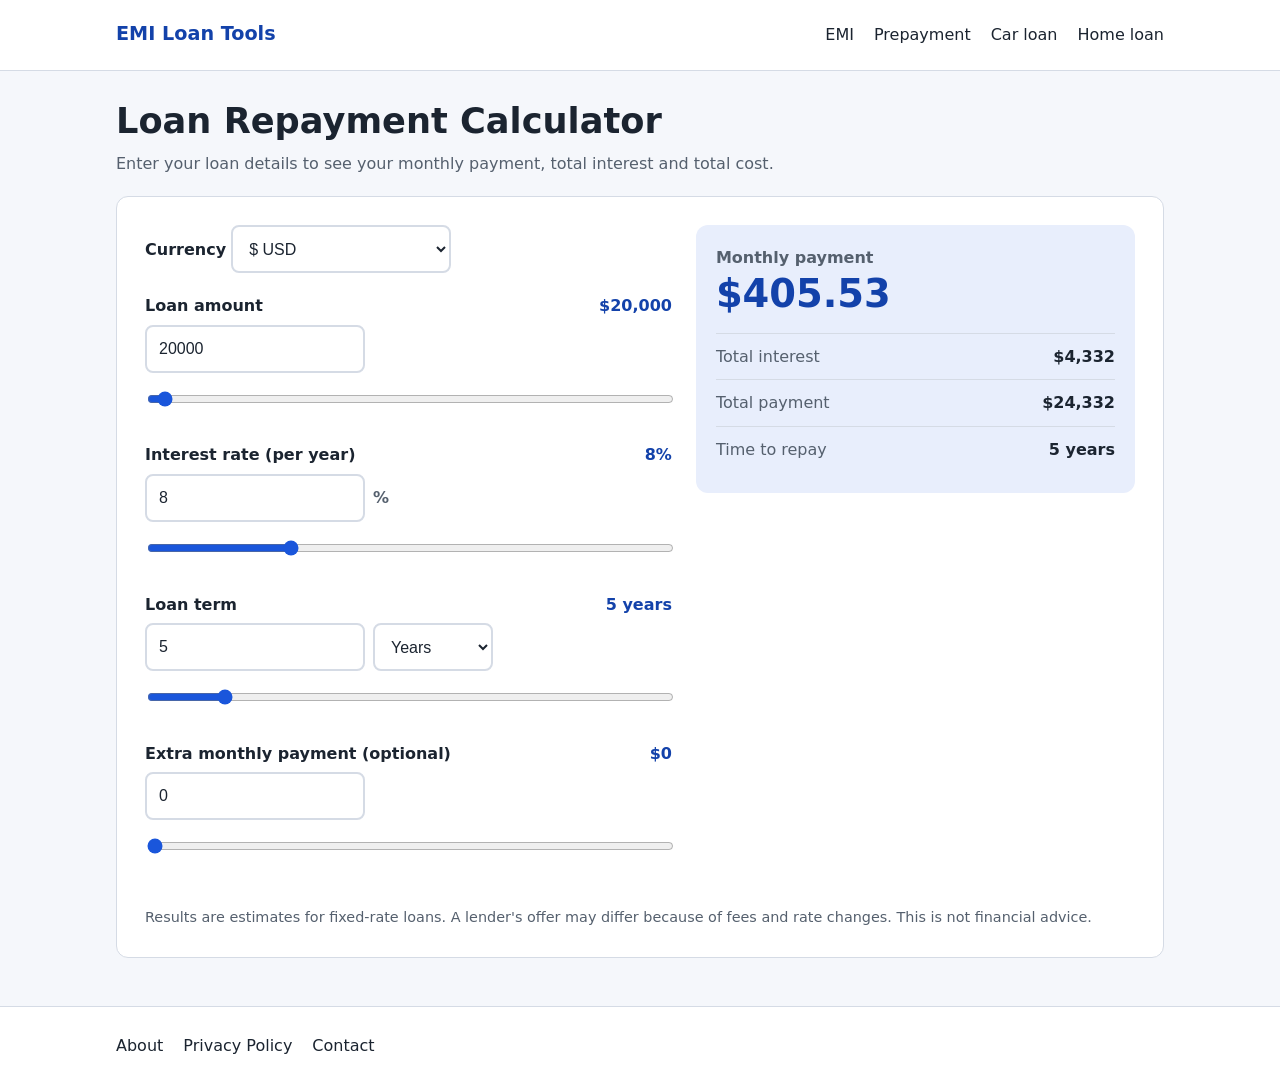
==== index.html @ dacdc713 "Add shared styles, app logic and home page calculator" ====
<!DOCTYPE html>
<html lang="en">
<head>
  <meta charset="utf-8">
  <meta name="viewport" content="width=device-width, initial-scale=1">
  <title>Loan Repayment Calculator</title>
  <meta name="description" content="Work out your monthly loan payment, total interest and total cost.">
  <link rel="stylesheet" href="/assets/css/styles.css">
</head>
<body>
  <a class="skip-link" href="#main">Skip to calculator</a>

  <header class="site-header">
    <div class="container header-inner">
      <a class="brand" href="/">EMI Loan Tools</a>
      <nav aria-label="Main">
        <a href="/emi-calculator/">EMI</a>
        <a href="/loan-prepayment-calculator/">Prepayment</a>
        <a href="/car-loan-calculator/">Car loan</a>
        <a href="/home-loan-calculator/">Home loan</a>
      </nav>
    </div>
  </header>

  <main id="main" class="container">
    <h1>Loan Repayment Calculator</h1>
    <p class="intro">Enter your loan details to see your monthly payment, total interest and total cost.</p>

    <section class="calc" data-loan-type="loan-repayment" aria-label="Loan calculator">
      <div class="calc-grid">

        <div class="calc-inputs">
          <div class="field">
            <label for="currency">Currency</label>
            <select id="currency"></select>
          </div>

          <div class="field">
            <div class="field-head">
              <label for="amount-input">Loan amount</label>
              <span class="field-value" id="amount-display"></span>
            </div>
            <div class="input-row"><input type="number" id="amount-input" inputmode="decimal"></div>
            <input type="range" id="amount-slider" aria-label="Loan amount slider">
          </div>

          <div class="field">
            <div class="field-head">
              <label for="rate-input">Interest rate (per year)</label>
              <span class="field-value" id="rate-display"></span>
            </div>
            <div class="input-row"><input type="number" id="rate-input" inputmode="decimal"><span class="suffix">%</span></div>
            <input type="range" id="rate-slider" aria-label="Interest rate slider">
          </div>

          <div class="field">
            <div class="field-head">
              <label for="term-input">Loan term</label>
              <span class="field-value" id="term-display"></span>
            </div>
            <div class="input-row">
              <input type="number" id="term-input" inputmode="decimal">
              <select id="term-unit" aria-label="Term unit">
                <option value="years">Years</option>
                <option value="months">Months</option>
              </select>
            </div>
            <input type="range" id="term-slider" aria-label="Loan term slider">
          </div>

          <div class="field">
            <div class="field-head">
              <label for="extra-input">Extra monthly payment (optional)</label>
              <span class="field-value" id="extra-display"></span>
            </div>
            <div class="input-row"><input type="number" id="extra-input" inputmode="decimal"></div>
            <input type="range" id="extra-slider" aria-label="Extra monthly payment slider">
          </div>
        </div>

        <div class="calc-results" aria-live="polite">
          <p class="result-label">Monthly payment</p>
          <p class="result-main" id="res-payment">-</p>
          <dl class="result-list">
            <div><dt>Total interest</dt><dd id="res-interest">-</dd></div>
            <div><dt>Total payment</dt><dd id="res-total">-</dd></div>
            <div><dt>Time to repay</dt><dd id="res-length">-</dd></div>
          </dl>
          <p class="result-saving" id="res-saving" hidden></p>
        </div>

      </div>
      <p class="note">Results are estimates for fixed-rate loans. A lender's offer may differ because of fees and rate changes. This is not financial advice.</p>
    </section>
  </main>

  <footer class="site-footer">
    <div class="container">
      <nav aria-label="Footer">
        <a href="/about/">About</a>
        <a href="/privacy-policy/">Privacy Policy</a>
        <a href="/contact/">Contact</a>
      </nav>
    </div>
  </footer>

  <script src="/assets/js/settings.js" defer></script>
  <script src="/assets/js/currency.js" defer></script>
  <script src="/assets/js/engine.js" defer></script>
  <script src="/assets/js/app.js" defer></script>
</body>
</html>
---- assets/css/styles.css ----
:root {
  --bg: #f5f7fb;
  --surface: #ffffff;
  --text: #1b2430;
  --muted: #55606e;
  --primary: #1a56db;
  --primary-dark: #1342aa;
  --primary-soft: #e8eefc;
  --border: #d5dbe5;
  --good: #146c43;
  --focus: #f59e0b;
  --radius: 12px;
}

* { box-sizing: border-box; }

body {
  margin: 0;
  background: var(--bg);
  color: var(--text);
  font-family: system-ui, -apple-system, "Segoe UI", Roboto, Arial, sans-serif;
  line-height: 1.6;
}

.container { max-width: 1080px; margin: 0 auto; padding: 0 16px; }

:focus-visible { outline: 3px solid var(--focus); outline-offset: 2px; }

.skip-link {
  position: absolute; left: -999px; top: 8px;
  background: var(--primary); color: #fff; padding: 8px 12px; border-radius: 8px;
}
.skip-link:focus { left: 8px; z-index: 10; }

.site-header { background: var(--surface); border-bottom: 1px solid var(--border); }
.header-inner { display: flex; flex-wrap: wrap; align-items: center; justify-content: space-between; gap: 8px 24px; padding-top: 12px; padding-bottom: 12px; }
.brand { font-weight: 700; font-size: 1.2rem; color: var(--primary-dark); text-decoration: none; }
.site-header nav, .site-footer nav { display: flex; flex-wrap: wrap; gap: 4px 20px; }
.site-header nav a, .site-footer nav a { color: var(--text); text-decoration: none; padding: 10px 0; min-height: 44px; }
.site-header nav a:hover, .site-footer nav a:hover { color: var(--primary); text-decoration: underline; }
.site-footer { margin-top: 48px; padding: 16px 0; background: var(--surface); border-top: 1px solid var(--border); }

h1 { font-size: 1.8rem; line-height: 1.25; margin: 28px 0 8px; }
.intro { color: var(--muted); margin: 0 0 20px; }

.calc { background: var(--surface); border: 1px solid var(--border); border-radius: var(--radius); padding: 16px; }
.calc-grid { display: grid; gap: 24px; }

.field { margin-bottom: 20px; }
.field-head { display: flex; justify-content: space-between; align-items: baseline; gap: 12px; margin-bottom: 6px; }
label { font-weight: 600; }
.field-value { color: var(--primary-dark); font-weight: 700; white-space: nowrap; }

.input-row { display: flex; align-items: center; gap: 8px; margin-bottom: 8px; }
.suffix { color: var(--muted); font-weight: 600; }

input[type="number"], select {
  min-height: 48px;
  padding: 8px 12px;
  font-size: 16px;
  color: var(--text);
  background: #fff;
  border: 2px solid var(--border);
  border-radius: 8px;
}
input[type="number"] { width: 100%; max-width: 220px; }
select { min-width: 120px; }
#currency { width: 100%; max-width: 220px; }
input[type="number"]:focus, select:focus { border-color: var(--primary); }

input[type="range"] { width: 100%; height: 32px; accent-color: var(--primary); cursor: pointer; }

.calc-results { background: var(--primary-soft); border-radius: var(--radius); padding: 20px; align-self: start; }
.result-label { margin: 0; color: var(--muted); font-weight: 600; }
.result-main { margin: 0 0 16px; font-size: 2.4rem; font-weight: 800; line-height: 1.2; color: var(--primary-dark); overflow-wrap: anywhere; }
.result-list { margin: 0; }
.result-list div { display: flex; justify-content: space-between; gap: 12px; padding: 10px 0; border-top: 1px solid var(--border); }
.result-list dt { color: var(--muted); }
.result-list dd { margin: 0; font-weight: 700; text-align: right; }
.result-saving { margin: 14px 0 0; padding: 12px; background: #fff; border-left: 4px solid var(--good); border-radius: 8px; color: var(--good); font-weight: 600; }

.note { margin: 16px 0 0; font-size: 0.9rem; color: var(--muted); }

@media (min-width: 860px) {
  .calc { padding: 28px; }
  .calc-grid { grid-template-columns: 1.2fr 1fr; }
  h1 { font-size: 2.2rem; }
}
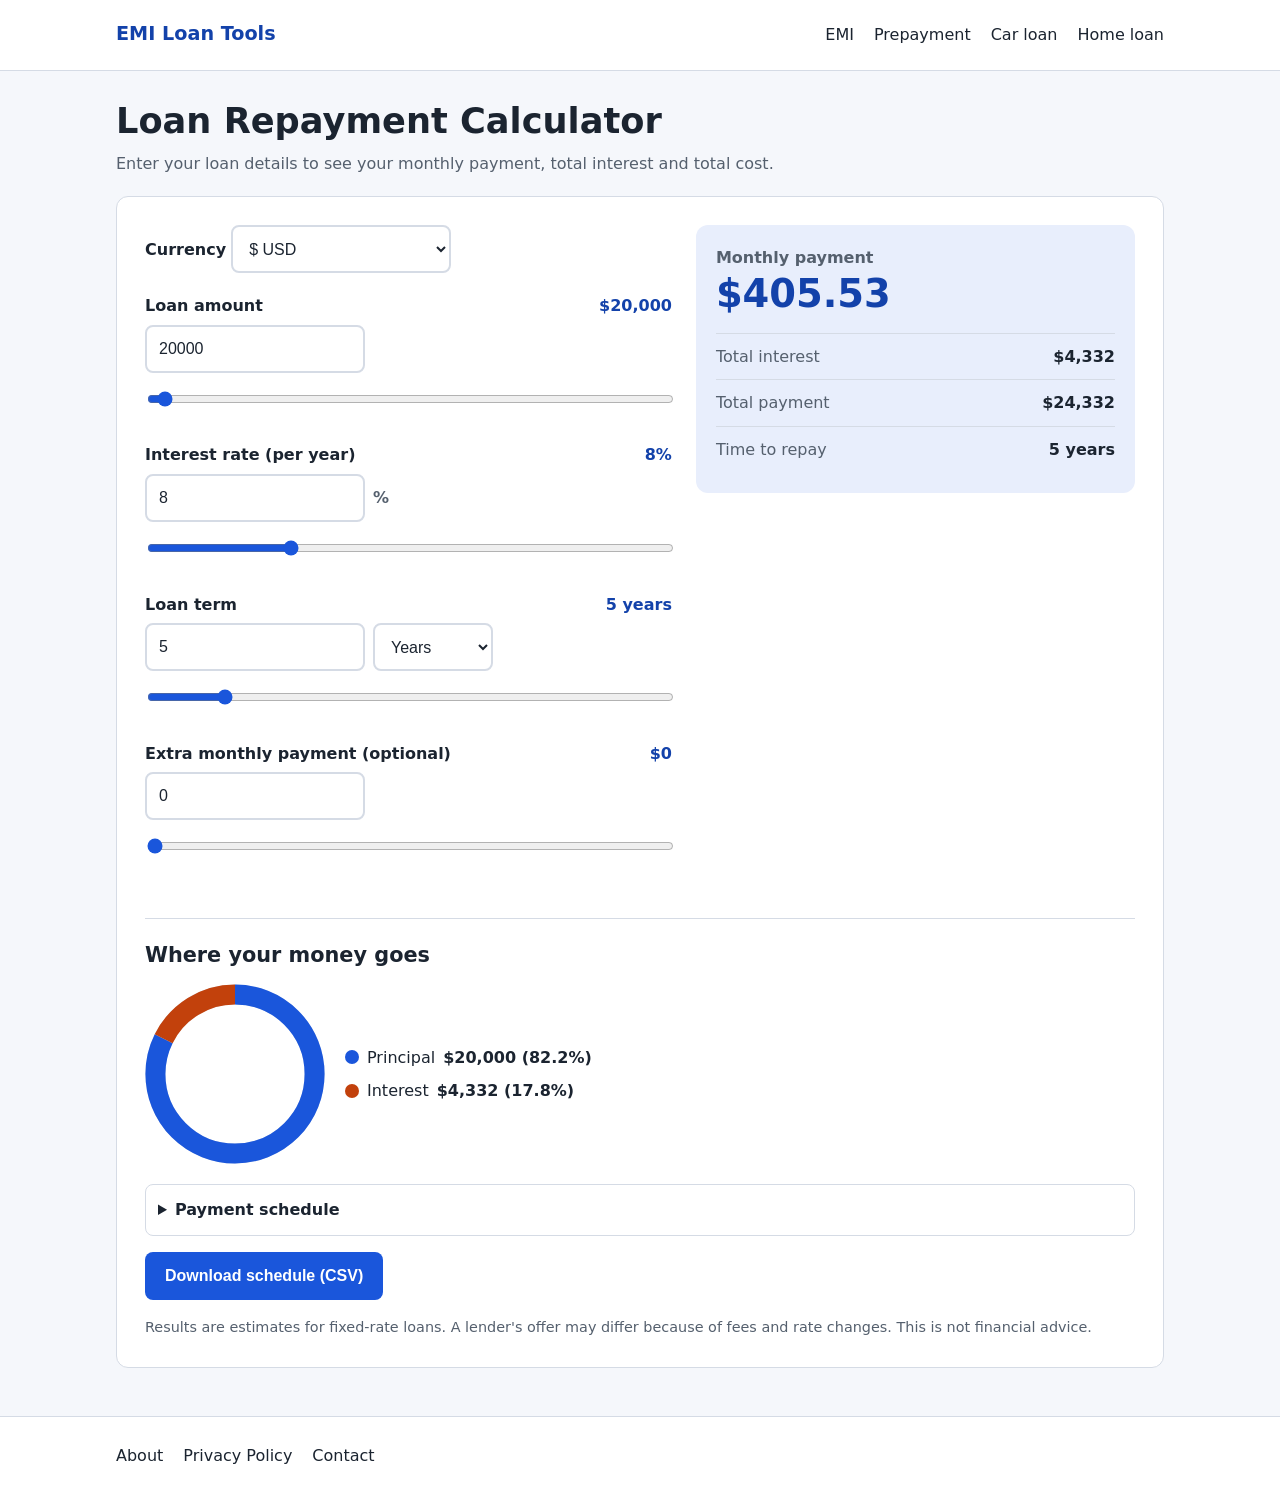
==== commit a47b6ef0: "Add principal vs interest chart, payment schedule and CSV download" ====
--- a/index.html
+++ b/index.html
@@ -90,6 +90,47 @@
         </div>
 
       </div>
+      <div class="calc-extra">
+        <h2>Where your money goes</h2>
+        <div class="chart-wrap">
+          <svg id="donut" viewBox="0 0 36 36" role="img" aria-label="Principal versus interest chart">
+            <circle class="donut-ring" cx="18" cy="18" r="15.9155"></circle>
+            <circle class="donut-principal" id="donut-principal" cx="18" cy="18" r="15.9155" transform="rotate(-90 18 18)"></circle>
+            <circle class="donut-interest" id="donut-interest" cx="18" cy="18" r="15.9155" transform="rotate(-90 18 18)"></circle>
+          </svg>
+          <ul class="legend">
+            <li><span class="dot dot-principal"></span>Principal <strong id="leg-principal"></strong></li>
+            <li><span class="dot dot-interest"></span>Interest <strong id="leg-interest"></strong></li>
+          </ul>
+        </div>
+
+        <details class="schedule" id="schedule">
+          <summary>Payment schedule</summary>
+          <div class="table-wrap">
+            <table>
+              <caption>Yearly summary</caption>
+              <thead>
+                <tr><th scope="col">Year</th><th scope="col">Principal paid</th><th scope="col">Interest paid</th><th scope="col">Balance left</th></tr>
+              </thead>
+              <tbody id="year-rows"></tbody>
+            </table>
+          </div>
+          <details id="monthly-details">
+            <summary>Show month-by-month schedule</summary>
+            <div class="table-wrap table-scroll">
+              <table>
+                <caption>Monthly schedule</caption>
+                <thead>
+                  <tr><th scope="col">Month</th><th scope="col">Payment</th><th scope="col">Principal</th><th scope="col">Interest</th><th scope="col">Balance</th></tr>
+                </thead>
+                <tbody id="month-rows"></tbody>
+              </table>
+            </div>
+          </details>
+        </details>
+
+        <button type="button" id="download-csv" class="btn">Download schedule (CSV)</button>
+      </div>
       <p class="note">Results are estimates for fixed-rate loans. A lender's offer may differ because of fees and rate changes. This is not financial advice.</p>
     </section>
   </main>
--- a/assets/css/styles.css
+++ b/assets/css/styles.css
@@ -10,6 +10,7 @@
   --good: #146c43;
   --focus: #f59e0b;
   --radius: 12px;
+  --interest: #c2410c;
 }
 
 * { box-sizing: border-box; }
@@ -81,6 +82,36 @@
 
 .note { margin: 16px 0 0; font-size: 0.9rem; color: var(--muted); }
 
+.calc-extra { margin-top: 28px; border-top: 1px solid var(--border); padding-top: 20px; }
+.calc-extra h2 { font-size: 1.3rem; margin: 0 0 12px; }
+
+.chart-wrap { display: flex; flex-wrap: wrap; align-items: center; gap: 20px; margin-bottom: 20px; }
+#donut { width: 180px; height: 180px; }
+.donut-ring, .donut-principal, .donut-interest { fill: none; stroke-width: 4; }
+.donut-ring { stroke: var(--border); }
+.donut-principal { stroke: var(--primary); }
+.donut-interest { stroke: var(--interest); }
+
+.legend { list-style: none; margin: 0; padding: 0; }
+.legend li { display: flex; align-items: center; gap: 8px; padding: 4px 0; flex-wrap: wrap; }
+.dot { display: inline-block; width: 14px; height: 14px; border-radius: 50%; }
+.dot-principal { background: var(--primary); }
+.dot-interest { background: var(--interest); }
+
+.schedule, #monthly-details { border: 1px solid var(--border); border-radius: 8px; padding: 0 12px; margin-bottom: 16px; }
+summary { cursor: pointer; font-weight: 600; padding: 12px 0; min-height: 44px; }
+
+.table-wrap { overflow-x: auto; }
+.table-scroll { max-height: 420px; overflow: auto; }
+table { width: 100%; border-collapse: collapse; margin-bottom: 12px; font-size: 0.95rem; }
+caption { text-align: left; font-weight: 600; padding: 8px 0; }
+th, td { padding: 8px 10px; text-align: right; border-bottom: 1px solid var(--border); white-space: nowrap; }
+th:first-child, td:first-child { text-align: left; }
+th { background: var(--primary-soft); }
+
+.btn { min-height: 48px; padding: 10px 20px; font-size: 1rem; font-weight: 600; color: #fff; background: var(--primary); border: none; border-radius: 8px; cursor: pointer; }
+.btn:hover { background: var(--primary-dark); }
+
 @media (min-width: 860px) {
   .calc { padding: 28px; }
   .calc-grid { grid-template-columns: 1.2fr 1fr; }
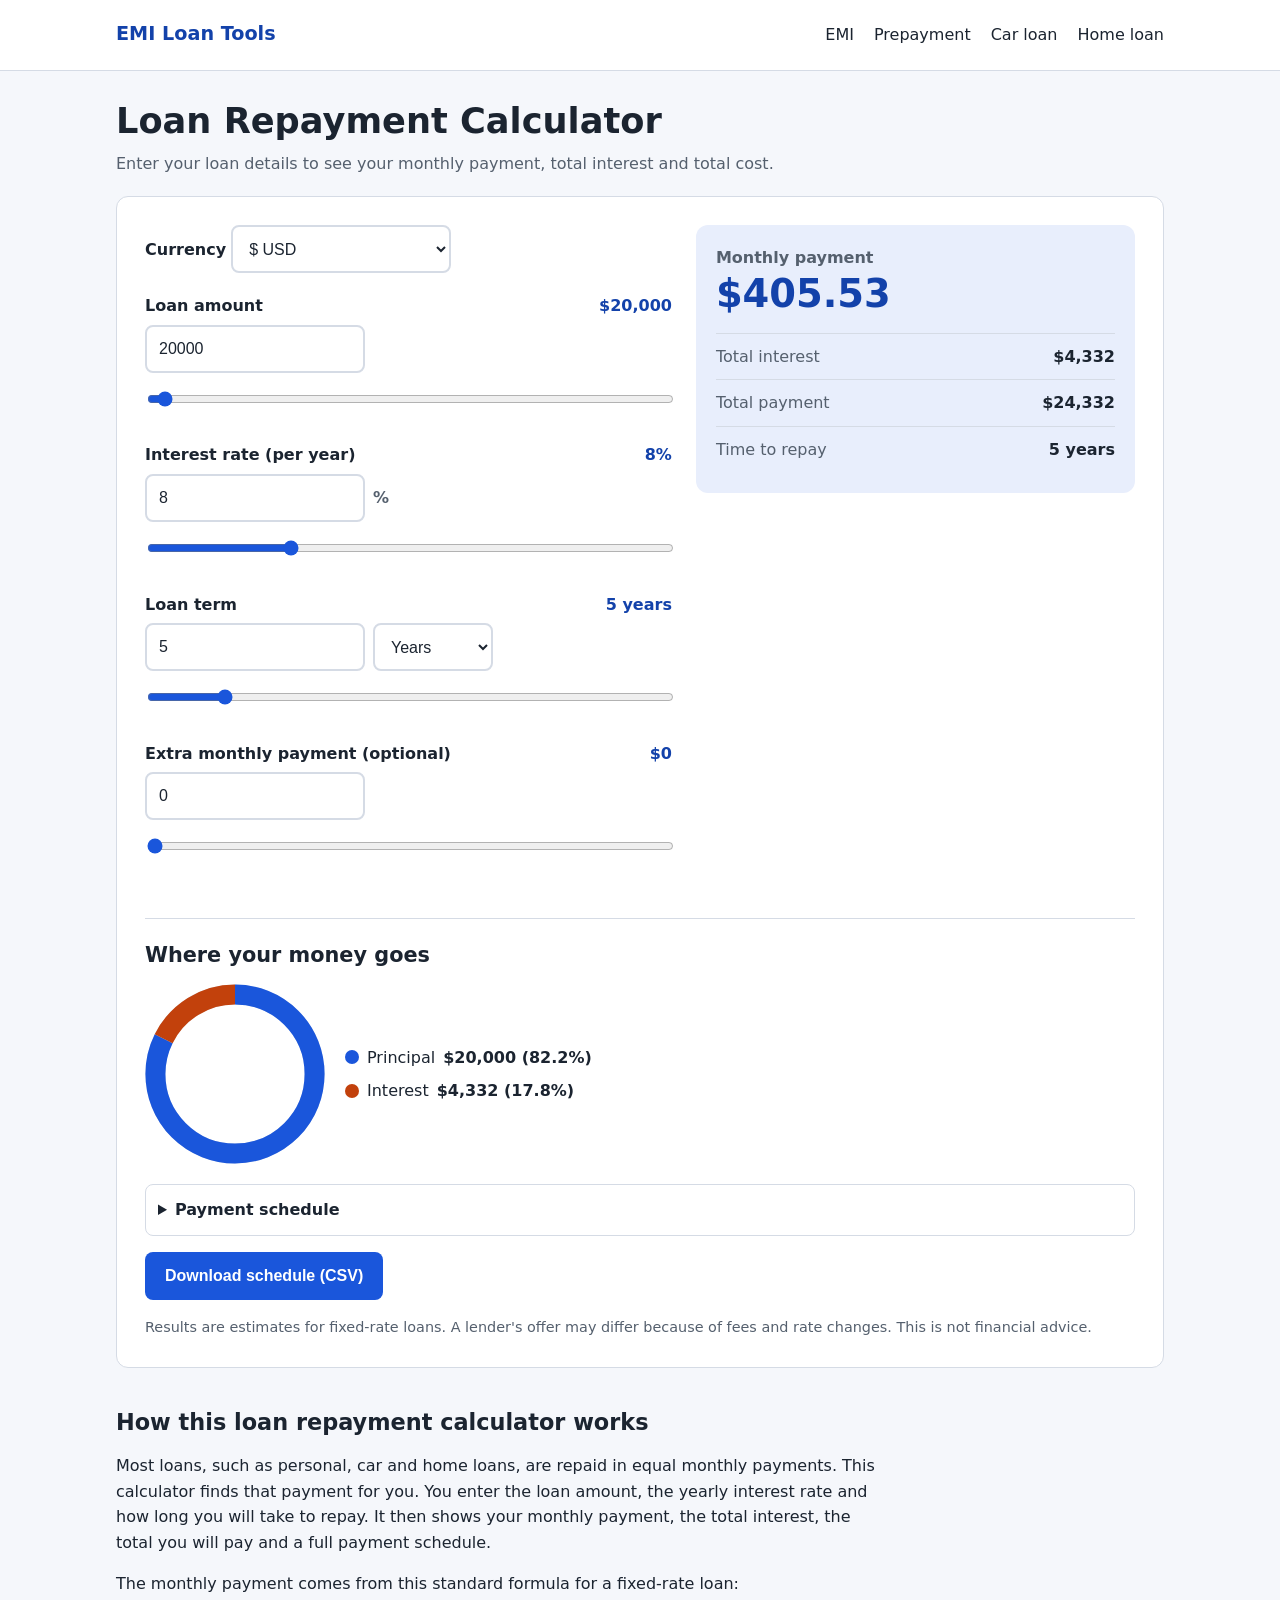
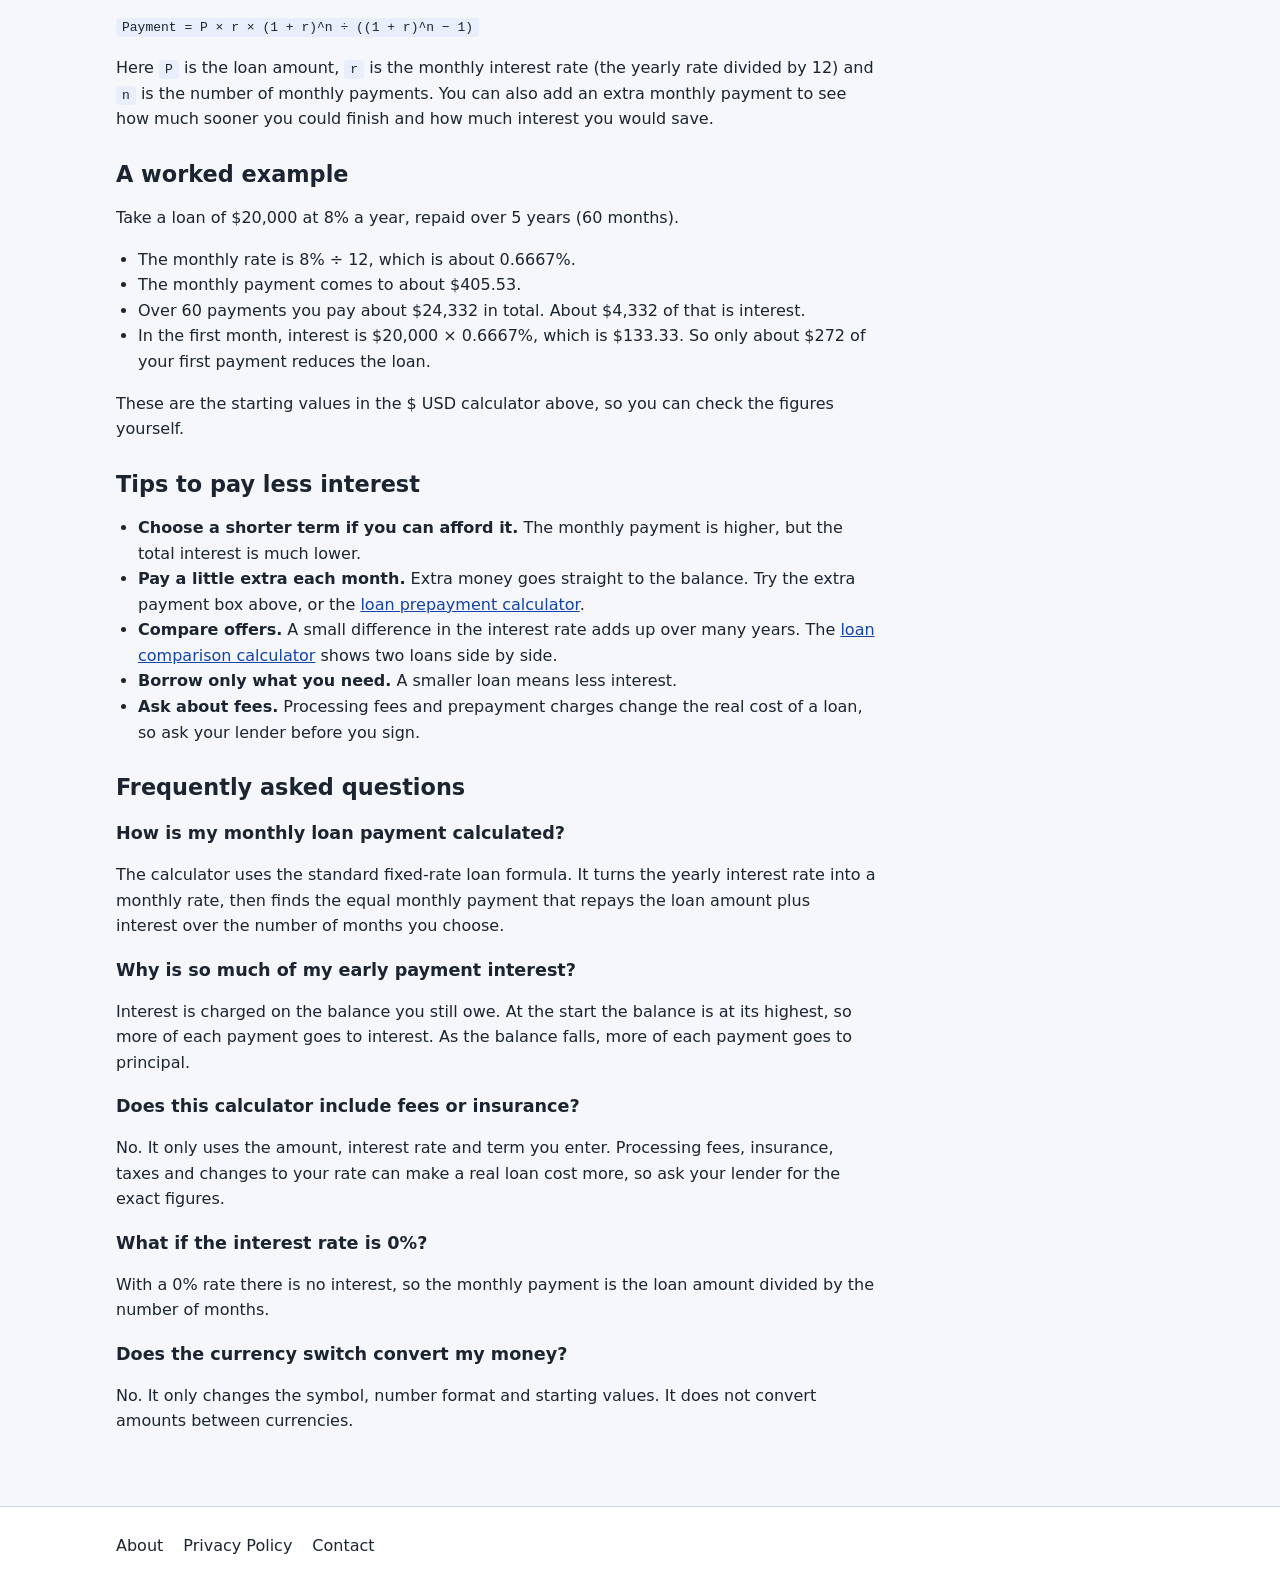
==== commit cb981e0e: "Add canonical, content and FAQ schema to home page" ====
--- a/index.html
+++ b/index.html
@@ -3,9 +3,58 @@
 <head>
   <meta charset="utf-8">
   <meta name="viewport" content="width=device-width, initial-scale=1">
-  <title>Loan Repayment Calculator</title>
-  <meta name="description" content="Work out your monthly loan payment, total interest and total cost.">
+  <title>Loan Repayment Calculator | EMI Loan Tools</title>
+  <meta name="description" content="Free loan repayment calculator. Enter the amount, rate and term to see your monthly payment, total interest and a full payment schedule.">
+  <link rel="canonical" href="https://emi-loan-tools.netlify.app/">
   <link rel="stylesheet" href="/assets/css/styles.css">
+  <script type="application/ld+json">
+  {
+    "@context": "https://schema.org",
+    "@type": "FAQPage",
+    "mainEntity": [
+      {
+        "@type": "Question",
+        "name": "How is my monthly loan payment calculated?",
+        "acceptedAnswer": {
+          "@type": "Answer",
+          "text": "The calculator uses the standard fixed-rate loan formula. It turns the yearly interest rate into a monthly rate, then finds the equal monthly payment that repays the loan amount plus interest over the number of months you choose."
+        }
+      },
+      {
+        "@type": "Question",
+        "name": "Why is so much of my early payment interest?",
+        "acceptedAnswer": {
+          "@type": "Answer",
+          "text": "Interest is charged on the balance you still owe. At the start the balance is at its highest, so more of each payment goes to interest. As the balance falls, more of each payment goes to principal."
+        }
+      },
+      {
+        "@type": "Question",
+        "name": "Does this calculator include fees or insurance?",
+        "acceptedAnswer": {
+          "@type": "Answer",
+          "text": "No. It only uses the amount, interest rate and term you enter. Processing fees, insurance, taxes and changes to your rate can make a real loan cost more, so ask your lender for the exact figures."
+        }
+      },
+      {
+        "@type": "Question",
+        "name": "What if the interest rate is 0%?",
+        "acceptedAnswer": {
+          "@type": "Answer",
+          "text": "With a 0% rate there is no interest, so the monthly payment is the loan amount divided by the number of months."
+        }
+      },
+      {
+        "@type": "Question",
+        "name": "Does the currency switch convert my money?",
+        "acceptedAnswer": {
+          "@type": "Answer",
+          "text": "No. It only changes the symbol, number format and starting values. It does not convert amounts between currencies."
+        }
+      }
+    ]
+  }
+  </script>
 </head>
 <body>
   <a class="skip-link" href="#main">Skip to calculator</a>
@@ -90,6 +139,7 @@
         </div>
 
       </div>
+
       <div class="calc-extra">
         <h2>Where your money goes</h2>
         <div class="chart-wrap">
@@ -131,7 +181,52 @@
 
         <button type="button" id="download-csv" class="btn">Download schedule (CSV)</button>
       </div>
+
       <p class="note">Results are estimates for fixed-rate loans. A lender's offer may differ because of fees and rate changes. This is not financial advice.</p>
+    </section>
+
+    <section class="content prose" aria-label="About this calculator">
+      <h2>How this loan repayment calculator works</h2>
+      <p>Most loans, such as personal, car and home loans, are repaid in equal monthly payments. This calculator finds that payment for you. You enter the loan amount, the yearly interest rate and how long you will take to repay. It then shows your monthly payment, the total interest, the total you will pay and a full payment schedule.</p>
+      <p>The monthly payment comes from this standard formula for a fixed-rate loan:</p>
+      <p><code>Payment = P × r × (1 + r)^n ÷ ((1 + r)^n − 1)</code></p>
+      <p>Here <code>P</code> is the loan amount, <code>r</code> is the monthly interest rate (the yearly rate divided by 12) and <code>n</code> is the number of monthly payments. You can also add an extra monthly payment to see how much sooner you could finish and how much interest you would save.</p>
+
+      <h2>A worked example</h2>
+      <p>Take a loan of $20,000 at 8% a year, repaid over 5 years (60 months).</p>
+      <ul>
+        <li>The monthly rate is 8% ÷ 12, which is about 0.6667%.</li>
+        <li>The monthly payment comes to about $405.53.</li>
+        <li>Over 60 payments you pay about $24,332 in total. About $4,332 of that is interest.</li>
+        <li>In the first month, interest is $20,000 × 0.6667%, which is $133.33. So only about $272 of your first payment reduces the loan.</li>
+      </ul>
+      <p>These are the starting values in the $ USD calculator above, so you can check the figures yourself.</p>
+
+      <h2>Tips to pay less interest</h2>
+      <ul>
+        <li><strong>Choose a shorter term if you can afford it.</strong> The monthly payment is higher, but the total interest is much lower.</li>
+        <li><strong>Pay a little extra each month.</strong> Extra money goes straight to the balance. Try the extra payment box above, or the <a href="/loan-prepayment-calculator/">loan prepayment calculator</a>.</li>
+        <li><strong>Compare offers.</strong> A small difference in the interest rate adds up over many years. The <a href="/loan-comparison-calculator/">loan comparison calculator</a> shows two loans side by side.</li>
+        <li><strong>Borrow only what you need.</strong> A smaller loan means less interest.</li>
+        <li><strong>Ask about fees.</strong> Processing fees and prepayment charges change the real cost of a loan, so ask your lender before you sign.</li>
+      </ul>
+
+      <h2>Frequently asked questions</h2>
+
+      <h3>How is my monthly loan payment calculated?</h3>
+      <p>The calculator uses the standard fixed-rate loan formula. It turns the yearly interest rate into a monthly rate, then finds the equal monthly payment that repays the loan amount plus interest over the number of months you choose.</p>
+
+      <h3>Why is so much of my early payment interest?</h3>
+      <p>Interest is charged on the balance you still owe. At the start the balance is at its highest, so more of each payment goes to interest. As the balance falls, more of each payment goes to principal.</p>
+
+      <h3>Does this calculator include fees or insurance?</h3>
+      <p>No. It only uses the amount, interest rate and term you enter. Processing fees, insurance, taxes and changes to your rate can make a real loan cost more, so ask your lender for the exact figures.</p>
+
+      <h3>What if the interest rate is 0%?</h3>
+      <p>With a 0% rate there is no interest, so the monthly payment is the loan amount divided by the number of months.</p>
+
+      <h3>Does the currency switch convert my money?</h3>
+      <p>No. It only changes the symbol, number format and starting values. It does not convert amounts between currencies.</p>
     </section>
   </main>
 
--- a/assets/css/styles.css
+++ b/assets/css/styles.css
@@ -116,4 +116,28 @@
   .calc { padding: 28px; }
   .calc-grid { grid-template-columns: 1.2fr 1fr; }
   h1 { font-size: 2.2rem; }
-}+}
+
+.compare-loans { display: grid; gap: 20px; margin-bottom: 24px; }
+.loan-card { background: var(--surface); border: 1px solid var(--border); border-radius: var(--radius); padding: 16px; }
+.loan-card h2 { font-size: 1.2rem; margin: 0 0 16px; color: var(--primary-dark); }
+
+.compare-results h2 { font-size: 1.3rem; margin: 0 0 12px; }
+.compare-results .result-saving { margin: 0 0 14px; }
+.compare-results .table-wrap { background: #fff; border-radius: 8px; padding: 4px 8px; }
+.compare-results tbody th { background: transparent; font-weight: 600; text-align: left; }
+.compare-results td { font-weight: 600; }
+
+@media (min-width: 860px) {
+  .compare-loans { grid-template-columns: 1fr 1fr; }
+}
+
+.prose { max-width: 760px; padding-bottom: 8px; }
+.prose h2 { font-size: 1.4rem; line-height: 1.3; margin: 28px 0 8px; }
+.prose p, .prose li { color: var(--text); }
+.prose ul { padding-left: 22px; }
+.prose a { color: var(--primary-dark); }
+.prose code { background: var(--primary-soft); padding: 2px 6px; border-radius: 4px; overflow-wrap: anywhere; }
+
+.content { margin-top: 40px; }
+.prose h3 { font-size: 1.1rem; line-height: 1.35; margin: 20px 0 6px; }
